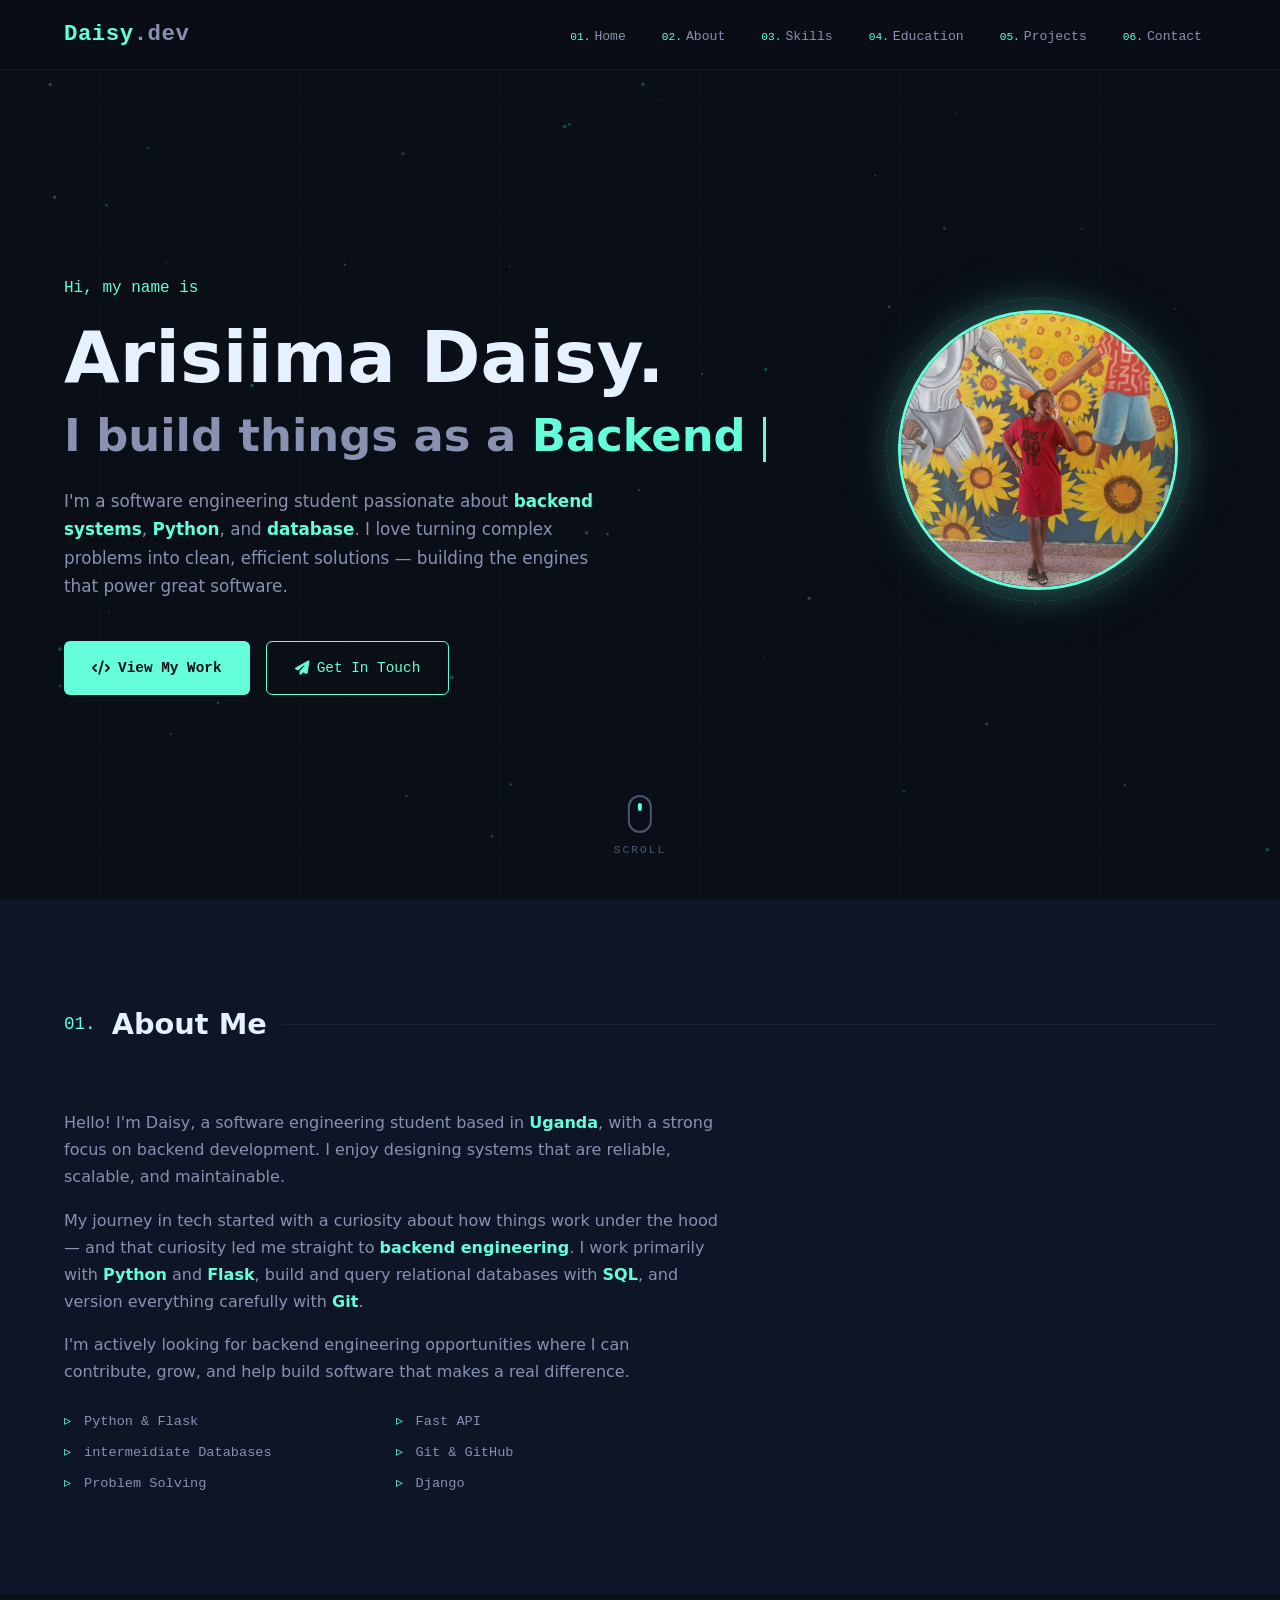
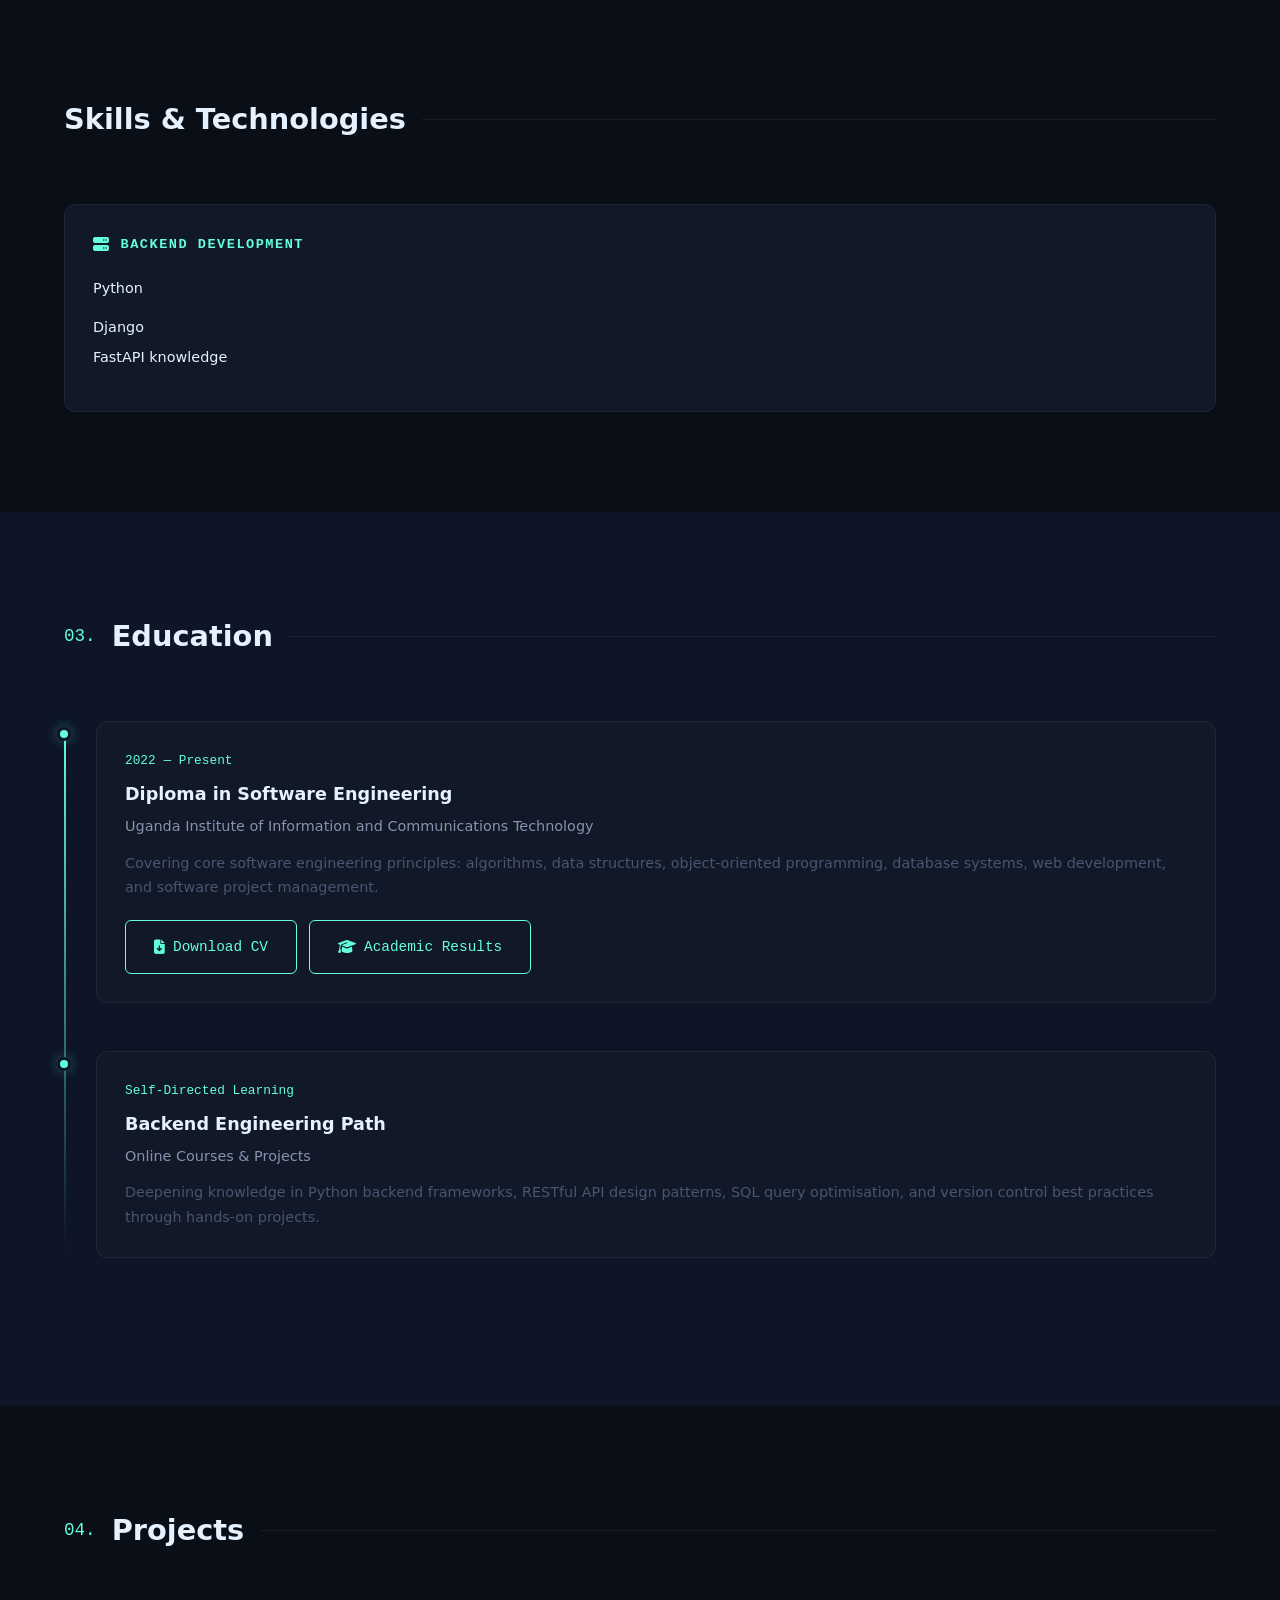
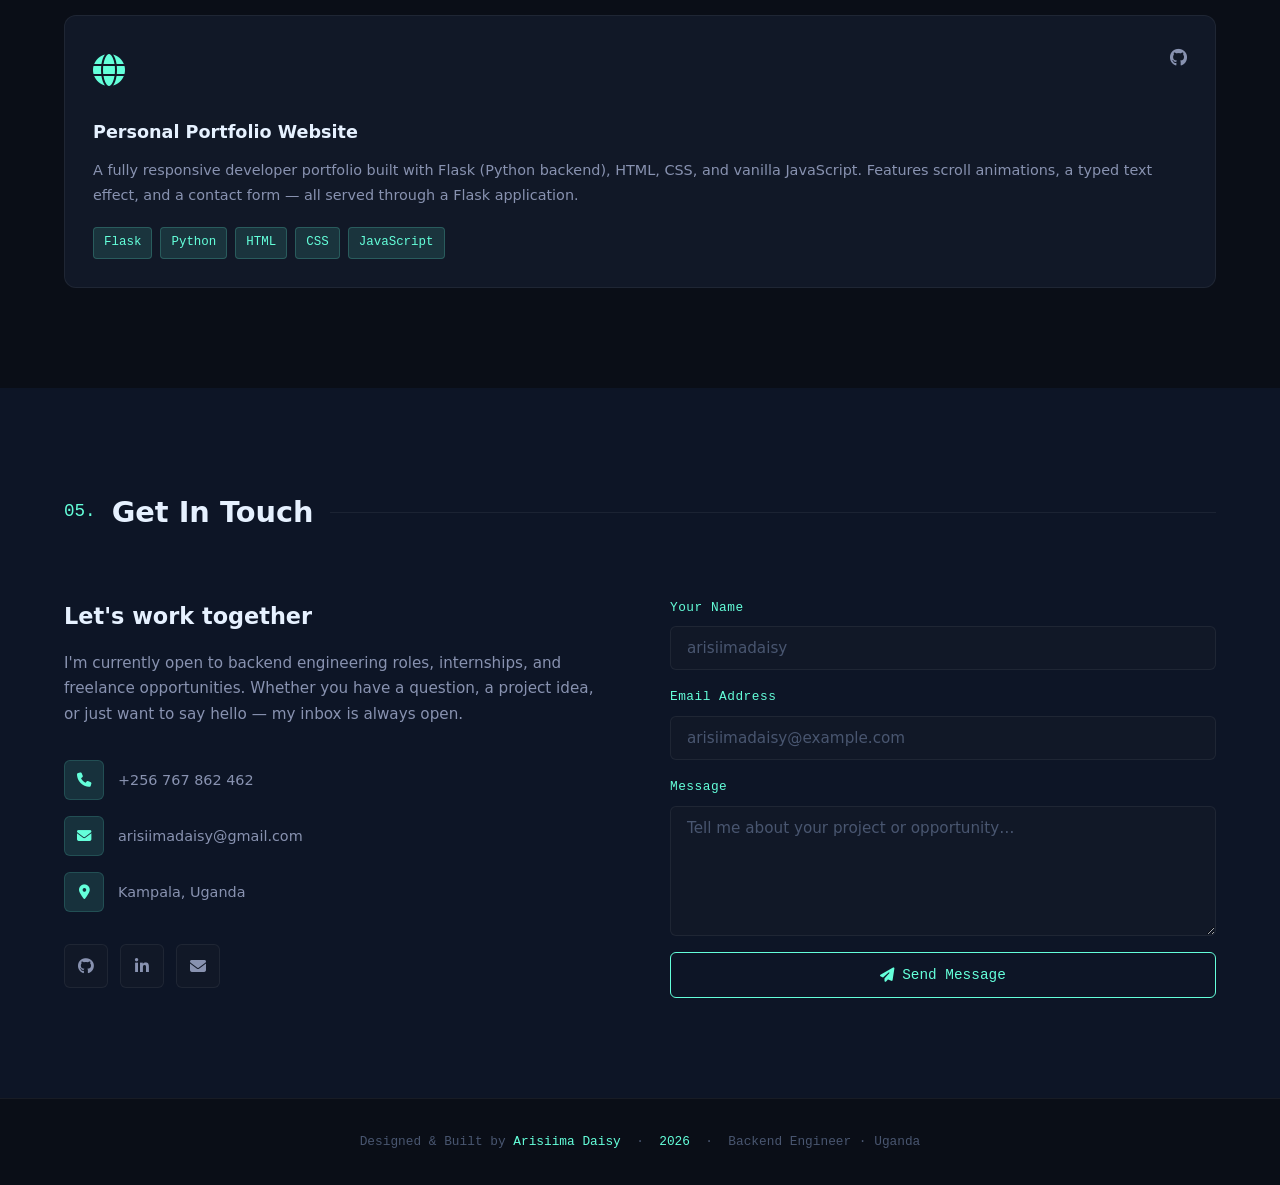
==== templates/index.html @ 403f5558 "feat: initialize portfolio website with Flask backend and frontend assets - Set up Flask application" ====
<!doctype html>
<html lang="en">
  <head>
    <meta charset="UTF-8" />
    <meta name="viewport" content="width=device-width, initial-scale=1.0" />
    <meta name="description" content="Arisiima Daisy — Backend Software Engineer specialising in Python, APIs, and database design. Open to backend engineering opportunities." />
    <meta name="author" content="Arisiima Daisy" />
    <title>Arisiima Daisy | Backend Engineer</title>

    <!-- Preconnect for performance -->
    <link rel="preconnect" href="https://cdnjs.cloudflare.com" />

    <link rel="stylesheet" href="../static/style.css" />
    <link rel="stylesheet" href="https://cdnjs.cloudflare.com/ajax/libs/font-awesome/6.4.0/css/all.min.css" />
  </head>

  <body>

    <!-- Particle network background -->
    <canvas id="particles-canvas"></canvas>

    <!-- ==========================================
         NAVIGATION
         ========================================== -->
    <nav>
      <a href="#hero" class="logo">Daisy<span>.dev</span></a>

      <ul>
        <li><a href="#hero">Home</a></li>
        <li><a href="#about">About</a></li>
        <li><a href="#skills">Skills</a></li>
        <li><a href="#education">Education</a></li>
        <li><a href="#projects">Projects</a></li>
        <li><a href="#contact">Contact</a></li>
      </ul>

      <button class="hamburger" aria-label="Toggle navigation" aria-expanded="false">
        <span></span>
        <span></span>
        <span></span>
      </button>
    </nav>

    <!-- ==========================================
         HERO
         ========================================== -->
    <section id="hero">
      <div class="hero-inner">
        <p class="hero-greeting">Hi, my name is</p>
        <h1 class="hero-name">Arisiima Daisy.</h1>
        <h2 class="hero-title">
          I build things as a&nbsp;<span class="typed-text"></span><span class="cursor"></span>
        </h2>
        <p class="hero-description">
          I'm a software engineering student passionate about <strong>backend systems</strong>,
          <strong>Python</strong>, and <strong>database</strong>. I love turning
          complex problems into clean, efficient solutions — building the engines that
          power great software.
        </p>
        <div class="hero-cta">
          <a href="#projects" class="btn btn-secondary">
            <i class="fa-solid fa-code"></i> View My Work
          </a>
          <a href="#contact" class="btn btn-primary">
            <i class="fa-solid fa-paper-plane"></i> Get In Touch
          </a>
        </div>
      </div>

      <!-- Profile photo -->
      <div class="hero-image-wrapper">
        <img src="mine.jpeg" alt="Arisiima Daisy — Backend Engineer" />
      </div>

      <!-- Scroll hint -->
      <div class="scroll-indicator">
        <div class="mouse"></div>
        <span>SCROLL</span>
      </div>
    </section>

    <!-- ==========================================
         ABOUT
         ========================================== -->
    <section id="about">
      <div class="section-header reveal">
        <span class="section-num">01.</span>
        <h2>About Me</h2>
      </div>

      <div class="about-grid">
        <div class="about-text reveal-left">
          <p>
            Hello! I'm Daisy, a software engineering student based in <strong>Uganda</strong>,
            with a strong focus on backend development. I enjoy designing systems that are
            reliable, scalable, and maintainable.
          </p>
          <p>
            My journey in tech started with a curiosity about how things work under the hood —
            and that curiosity led me straight to <strong>backend engineering</strong>. I work
            primarily with <strong>Python</strong> and <strong>Flask</strong>, build and query
            relational databases with <strong>SQL</strong>, and version everything carefully
            with <strong>Git</strong>.
          </p>
          <p>
            I'm actively looking for backend engineering opportunities where I can contribute,
            grow, and help build software that makes a real difference.
          </p>

          <ul class="about-highlights">
            <li>Python &amp; Flask</li>
            <li>Fast API </li>
            <li>intermeidiate Databases</li>
            <li>Git &amp; GitHub</li>
            <li>Problem Solving</li>
            <li>Django</li>
          </ul>
        </div>
      </div>
    </section>

    <!-- ==========================================
         SKILLS
         ========================================== -->
    <section id="skills">
      <div class="section-header reveal">
        <h2>Skills &amp; Technologies</h2>
      </div>

      <div class="skills-grid">

        <!-- Backend -->
        <div class="skill-category reveal">
          <h3><i class="fa-solid fa-server"></i> Backend Development</h3>

          <div class="skill-item">
            <div class="skill-info">
              <span class="skill-name">Python</span>
              </div>
          </div>

          <div class="skill-item">
            <div class="skill-info">
              <span class="skill-name">Django</span>
            </div>
          <div class="skill-item">
            <div class="skill-info">
              <span class="skill-name">FastAPI knowledge</span> 
            </div>
          </div>
        </div>
    </section>

    <!-- ==========================================
         EDUCATION
         ========================================== -->
    <section id="education">
      <div class="section-header reveal">
        <span class="section-num">03.</span>
        <h2>Education</h2>
      </div>

      <div class="timeline">
        <div class="timeline-item reveal">
          <div class="timeline-card">
            <div class="timeline-date">2022 — Present</div>
            <h3>Diploma in Software Engineering</h3>
            <p class="institution">Uganda Institute of Information and Communications Technology</p>
            <p>
              Covering core software engineering principles: algorithms, data structures,
              object-oriented programming, database systems, web development, and software
              project management.
            </p>
            <div class="doc-links">
              <a href="CV.pdf" target="_blank" class="btn btn-primary" id="cvButton">
                <i class="fa-solid fa-file-arrow-down"></i> Download CV
              </a>
              <a href="../my results.pdf" target="_blank" class="btn btn-primary">
                <i class="fa-solid fa-graduation-cap"></i> Academic Results
              </a>
            </div>
          </div>
        </div>

        <div class="timeline-item reveal">
          <div class="timeline-card">
            <div class="timeline-date">Self-Directed Learning</div>
            <h3>Backend Engineering Path</h3>
            <p class="institution">Online Courses &amp; Projects</p>
            <p>
              Deepening knowledge in Python backend frameworks, RESTful API design patterns,
              SQL query optimisation, and version control best practices through hands-on projects.
            </p>
          </div>
        </div>
      </div>
    </section>

    <!-- ==========================================
         PROJECTS
         ========================================== -->
    <section id="projects">
      <div class="section-header reveal">
        <span class="section-num">04.</span>
        <h2>Projects</h2>
      </div>

      <div class="projects-grid reveal-stagger">

        <!-- Project 1 -->
        <div class="project-card">
          <div class="project-top">
            <span class="project-icon"><i class="fa-solid fa-globe"></i></span>
            <div class="project-links">
              <a href="#" title="View Code" aria-label="Source code">
                <i class="fa-brands fa-github"></i>
              </a>
            </div>
          </div>
          <h3>Personal Portfolio Website</h3>
          <p>
            A fully responsive developer portfolio built with Flask (Python backend),
            HTML, CSS, and vanilla JavaScript. Features scroll animations, a typed
            text effect, and a contact form — all served through a Flask application.
          </p>
          <div class="tech-tags">
            <span class="tag">Flask</span>
            <span class="tag">Python</span>
            <span class="tag">HTML</span>
            <span class="tag">CSS</span>
            <span class="tag">JavaScript</span>
          </div>
        </div>

        <!-- Project 2 — placeholder encouraging growth -->
        <!-- <div class="project-card">
          <div class="project-top">
            <span class="project-icon"><i class="fa-solid fa-database"></i></span>
            <div class="project-links">
              <a href="#" title="Coming soon" aria-label="Coming soon">
                <i class="fa-solid fa-code"></i>
              </a>
            </div>
          </div>
          <h3>Student Records API</h3>
          <p>
            A RESTful API built with Flask and SQLite for managing student records —
            supporting CRUD operations, query filtering, and JSON responses. Demonstrates
            clean separation of concerns and database-backed persistence.
          </p>
          <div class="tech-tags">
            <span class="tag">Python</span>
            <span class="tag">Flask</span>
            <span class="tag">SQLite</span>
            <span class="tag">REST API</span>
          </div>
        </div> -->

        <!-- Project 3 -->
        <!-- <div class="project-card">
          <div class="project-top">
            <span class="project-icon"><i class="fa-solid fa-terminal"></i></span>
            <div class="project-links">
              <a href="#" title="View Code" aria-label="Source code">
                <i class="fa-brands fa-github"></i>
              </a>
            </div>
          </div>
          <h3>CLI Task Manager</h3>
          <p>
            A command-line task management tool written in Python. Stores tasks in a
            local database, supports priorities, deadlines, and status tracking —
            a practical utility built to sharpen Python and SQL skills.
          </p>
          <div class="tech-tags">
            <span class="tag">Python</span>
            <span class="tag">SQL</span>
            <span class="tag">CLI</span>
          </div>
        </div> -->

      </div>
    </section>

    <!-- ==========================================
         CONTACT
         ========================================== -->
    <section id="contact">
      <div class="section-header reveal">
        <span class="section-num">05.</span>
        <h2>Get In Touch</h2>
      </div>

      <div class="contact-wrapper">

        <!-- Left: info -->
        <div class="contact-info-block reveal-left">
          <h3>Let's work together</h3>
          <p>
            I'm currently open to backend engineering roles, internships, and
            freelance opportunities. Whether you have a question, a project idea, or
            just want to say hello — my inbox is always open.
          </p>

          <div class="contact-details">
            <a href="tel:+256767862462" class="contact-item">
              <span class="icon-box"><i class="fa-solid fa-phone"></i></span>
              +256 767 862 462
            </a>
            <a href="mailto:arisiimadaisy@gmail.com" class="contact-item">
              <span class="icon-box"><i class="fa-solid fa-envelope"></i></span>
              arisiimadaisy@gmail.com
            </a>
            <span class="contact-item">
              <span class="icon-box"><i class="fa-solid fa-location-dot"></i></span>
              Kampala, Uganda
            </span>
          </div>

          <div class="social-links">
            <a href="#" class="social-link" title="GitHub" aria-label="GitHub">
              <i class="fa-brands fa-github"></i>
            </a>
            <a href="#" class="social-link" title="LinkedIn" aria-label="LinkedIn">
              <i class="fa-brands fa-linkedin-in"></i>
            </a>
            <a href="mailto:arisiimadaisy@gmail.com" class="social-link" title="Email" aria-label="Email">
              <i class="fa-solid fa-envelope"></i>
            </a>
          </div>
        </div>

        <!-- Right: form -->
        <div class="reveal-right">
          <form id="contactForm" class="contact-form" novalidate>
            <div class="form-group">
              <label for="name">Your Name</label>
              <input type="text" id="name" name="name" placeholder="arisiimadaisy" autocomplete="name" />
            </div>
            <div class="form-group">
              <label for="email">Email Address</label>
              <input type="email" id="email" name="email" placeholder="arisiimadaisy@example.com" autocomplete="email" />
            </div>
            <div class="form-group">
              <label for="message">Message</label>
              <textarea id="message" name="message" placeholder="Tell me about your project or opportunity…"></textarea>
            </div>
            <div id="formMessage" class="form-message" role="alert"></div>
            <button type="submit" id="submitBtn" class="btn-submit">
              <i class="fa-solid fa-paper-plane"></i> Send Message
            </button>
          </form>
        </div>

      </div>
    </section>

    <!-- ==========================================
         FOOTER
         ========================================== -->
    <footer>
      <p>
        Designed &amp; Built by <span>Arisiima Daisy</span> &nbsp;·&nbsp;
        <span id="year"></span> &nbsp;·&nbsp;
        Backend Engineer · Uganda
      </p>
    </footer>

    <script src="../static/script.js"></script>
  </body>
</html>
---- static/style.css ----
/* ============================================
   DAISY ARISIIMA — Backend Engineer Portfolio
   Professional Dark Theme
   ============================================ */

/* --- CSS Custom Properties --- */
:root {
  --bg-primary: #0a0e17;
  --bg-secondary: #0d1526;
  --bg-card: #111827;
  --bg-card-hover: #1a2340;
  --accent: #64ffda;
  --accent-dim: rgba(100, 255, 218, 0.12);
  --accent-glow: rgba(100, 255, 218, 0.35);
  --blue: #4f9cf9;
  --blue-dim: rgba(79, 156, 249, 0.12);
  --text-primary: #e6f1ff;
  --text-secondary: #8892b0;
  --text-muted: #495670;
  --border: rgba(100, 255, 218, 0.15);
  --border-subtle: rgba(255, 255, 255, 0.06);
  --shadow: 0 10px 40px rgba(0, 0, 0, 0.5);
  --shadow-accent: 0 0 30px rgba(100, 255, 218, 0.08);
  --radius: 12px;
  --radius-sm: 6px;
  --transition: all 0.3s cubic-bezier(0.4, 0, 0.2, 1);
  --font-mono: 'Courier New', 'Consolas', monospace;
  --nav-height: 70px;
}

/* --- Reset & Base --- */
*, *::before, *::after {
  margin: 0;
  padding: 0;
  box-sizing: border-box;
}

html {
  scroll-behavior: smooth;
  scroll-padding-top: var(--nav-height);
}

body {
  background-color: var(--bg-primary);
  color: var(--text-primary);
  font-family: 'Segoe UI', system-ui, -apple-system, sans-serif;
  font-size: 16px;
  line-height: 1.7;
  overflow-x: hidden;
}

/* Subtle grid background pattern */
body::before {
  content: '';
  position: fixed;
  inset: 0;
  background-image:
    linear-gradient(rgba(100, 255, 218, 0.02) 1px, transparent 1px),
    linear-gradient(90deg, rgba(100, 255, 218, 0.02) 1px, transparent 1px);
  background-size: 50px 50px;
  pointer-events: none;
  z-index: 0;
}

/* ============================================
   NAVIGATION
   ============================================ */
nav {
  position: fixed;
  top: 0;
  left: 0;
  right: 0;
  height: var(--nav-height);
  background: rgba(10, 14, 23, 0.85);
  backdrop-filter: blur(20px);
  -webkit-backdrop-filter: blur(20px);
  border-bottom: 1px solid var(--border-subtle);
  display: flex;
  align-items: center;
  justify-content: space-between;
  padding: 0 5%;
  z-index: 1000;
  transition: var(--transition);
}

nav.scrolled {
  background: rgba(10, 14, 23, 0.97);
  box-shadow: 0 4px 30px rgba(0, 0, 0, 0.4);
}

.logo {
  font-family: var(--font-mono);
  font-size: 1.4rem;
  font-weight: 700;
  color: var(--accent);
  letter-spacing: 0.5px;
  text-decoration: none;
}

.logo span {
  color: var(--text-secondary);
}

nav ul {
  list-style: none;
  display: flex;
  align-items: center;
  gap: 8px;
}

nav ul li a {
  font-family: var(--font-mono);
  font-size: 0.82rem;
  color: var(--text-secondary);
  text-decoration: none;
  padding: 8px 14px;
  border-radius: var(--radius-sm);
  transition: var(--transition);
  position: relative;
  counter-increment: nav-counter;
}

nav ul li a::before {
  color: var(--accent);
  font-size: 0.7rem;
  margin-right: 4px;
}

nav ul li:nth-child(1) a::before { content: '01.'; }
nav ul li:nth-child(2) a::before { content: '02.'; }
nav ul li:nth-child(3) a::before { content: '03.'; }
nav ul li:nth-child(4) a::before { content: '04.'; }
nav ul li:nth-child(5) a::before { content: '05.'; }
nav ul li:nth-child(6) a::before { content: '06.'; }

nav ul li a:hover,
nav ul li a.active {
  color: var(--accent);
  background: var(--accent-dim);
}

/* Hamburger */
.hamburger {
  display: none;
  flex-direction: column;
  gap: 5px;
  cursor: pointer;
  padding: 6px;
  border-radius: var(--radius-sm);
  transition: var(--transition);
}

.hamburger span {
  display: block;
  width: 24px;
  height: 2px;
  background: var(--accent);
  border-radius: 2px;
  transition: var(--transition);
}

.hamburger.open span:nth-child(1) { transform: translateY(7px) rotate(45deg); }
.hamburger.open span:nth-child(2) { opacity: 0; }
.hamburger.open span:nth-child(3) { transform: translateY(-7px) rotate(-45deg); }

/* ============================================
   LAYOUT WRAPPER
   ============================================ */
.container {
  max-width: 1100px;
  width: 90%;
  margin: 0 auto;
}

section {
  padding: 100px 5%;
  position: relative;
  z-index: 1;
}

.section-header {
  display: flex;
  align-items: center;
  gap: 16px;
  margin-bottom: 60px;
}

.section-header h2 {
  font-size: 1.8rem;
  font-weight: 700;
  color: var(--text-primary);
  white-space: nowrap;
}

.section-header .section-num {
  font-family: var(--font-mono);
  font-size: 1.1rem;
  color: var(--accent);
  font-weight: 400;
}

.section-header::after {
  content: '';
  display: block;
  height: 1px;
  width: 100%;
  background: var(--border-subtle);
}

/* ============================================
   HERO SECTION
   ============================================ */
#hero {
  min-height: 100vh;
  display: flex;
  align-items: center;
  padding: 0 5%;
  padding-top: var(--nav-height);
}

.hero-inner {
  max-width: 900px;
}

.hero-greeting {
  font-family: var(--font-mono);
  font-size: 1rem;
  color: var(--accent);
  margin-bottom: 16px;
  opacity: 0;
  transform: translateY(20px);
  animation: fadeUp 0.6s ease forwards 0.3s;
}

.hero-name {
  font-size: clamp(2.5rem, 6vw, 4.5rem);
  font-weight: 800;
  color: var(--text-primary);
  line-height: 1.1;
  margin-bottom: 12px;
  opacity: 0;
  transform: translateY(20px);
  animation: fadeUp 0.6s ease forwards 0.5s;
}

.hero-title {
  font-size: clamp(1.5rem, 4vw, 2.8rem);
  font-weight: 700;
  color: var(--text-secondary);
  line-height: 1.2;
  margin-bottom: 24px;
  opacity: 0;
  transform: translateY(20px);
  animation: fadeUp 0.6s ease forwards 0.7s;
}

.hero-title .typed-text {
  color: var(--accent);
}

.cursor {
  display: inline-block;
  width: 3px;
  height: 1em;
  background: var(--accent);
  margin-left: 2px;
  vertical-align: text-bottom;
  animation: blink 1s step-end infinite;
}

.hero-description {
  font-size: 1.05rem;
  color: var(--text-secondary);
  max-width: 560px;
  margin-bottom: 40px;
  opacity: 0;
  transform: translateY(20px);
  animation: fadeUp 0.6s ease forwards 0.9s;
}

.hero-description strong {
  color: var(--accent);
  font-weight: 600;
}

.hero-cta {
  display: flex;
  flex-wrap: wrap;
  gap: 16px;
  opacity: 0;
  transform: translateY(20px);
  animation: fadeUp 0.6s ease forwards 1.1s;
}

.hero-image-wrapper {
  position: absolute;
  right: 8%;
  top: 50%;
  transform: translateY(-50%);
  opacity: 0;
  animation: fadeIn 1s ease forwards 1.3s;
}

.hero-image-wrapper img {
  width: 280px;
  height: 280px;
  border-radius: 50%;
  object-fit: cover;
  border: 3px solid var(--accent);
  box-shadow: 0 0 40px var(--accent-glow), 0 0 80px rgba(100, 255, 218, 0.08);
  display: block;
}

.hero-image-wrapper::before {
  content: '';
  position: absolute;
  inset: -12px;
  border-radius: 50%;
  border: 1px dashed var(--border);
  animation: spin 18s linear infinite;
}

/* Scroll indicator */
.scroll-indicator {
  position: absolute;
  bottom: 40px;
  left: 50%;
  transform: translateX(-50%);
  display: flex;
  flex-direction: column;
  align-items: center;
  gap: 8px;
  color: var(--text-muted);
  font-family: var(--font-mono);
  font-size: 0.7rem;
  letter-spacing: 2px;
  opacity: 0;
  animation: fadeIn 1s ease forwards 1.6s;
}

.scroll-indicator .mouse {
  width: 24px;
  height: 38px;
  border: 2px solid var(--text-muted);
  border-radius: 12px;
  position: relative;
}

.scroll-indicator .mouse::after {
  content: '';
  position: absolute;
  top: 6px;
  left: 50%;
  transform: translateX(-50%);
  width: 4px;
  height: 8px;
  background: var(--accent);
  border-radius: 2px;
  animation: scrollDown 1.8s ease infinite;
}

/* ============================================
   BUTTONS
   ============================================ */
.btn {
  display: inline-flex;
  align-items: center;
  gap: 8px;
  padding: 14px 28px;
  border-radius: var(--radius-sm);
  font-family: var(--font-mono);
  font-size: 0.9rem;
  font-weight: 500;
  text-decoration: none;
  cursor: pointer;
  transition: var(--transition);
  border: none;
  outline: none;
}

.btn-primary {
  background: transparent;
  color: var(--accent);
  border: 1px solid var(--accent);
}

.btn-primary:hover {
  background: var(--accent-dim);
  box-shadow: 0 0 20px var(--accent-glow);
  transform: translateY(-2px);
}

.btn-secondary {
  background: var(--accent);
  color: var(--bg-primary);
  font-weight: 700;
}

.btn-secondary:hover {
  background: #52d9b8;
  transform: translateY(-2px);
  box-shadow: 0 8px 25px var(--accent-glow);
}

/* ============================================
   ABOUT SECTION
   ============================================ */
#about {
  background: var(--bg-secondary);
}

.about-grid {
  display: grid;
  grid-template-columns: 3fr 2fr;
  gap: 60px;
  align-items: start;
}

.about-text p {
  color: var(--text-secondary);
  margin-bottom: 16px;
  font-size: 1rem;
}

.about-text p strong {
  color: var(--accent);
}

.about-highlights {
  display: grid;
  grid-template-columns: 1fr 1fr;
  gap: 8px;
  margin-top: 24px;
}

.about-highlights li {
  list-style: none;
  font-family: var(--font-mono);
  font-size: 0.85rem;
  color: var(--text-secondary);
  padding-left: 20px;
  position: relative;
}

.about-highlights li::before {
  content: '▹';
  position: absolute;
  left: 0;
  color: var(--accent);
}

.about-stats {
  display: flex;
  flex-direction: column;
  gap: 24px;
}

.stat-card {
  background: var(--bg-card);
  border: 1px solid var(--border-subtle);
  border-radius: var(--radius);
  padding: 24px;
  text-align: center;
  transition: var(--transition);
}

.stat-card:hover {
  border-color: var(--border);
  box-shadow: var(--shadow-accent);
  transform: translateY(-4px);
}

.stat-number {
  font-size: 2.2rem;
  font-weight: 800;
  color: var(--accent);
  font-family: var(--font-mono);
  line-height: 1;
}

.stat-label {
  font-size: 0.85rem;
  color: var(--text-muted);
  margin-top: 6px;
}

/* ============================================
   SKILLS SECTION
   ============================================ */
#skills {
  background: var(--bg-primary);
}

.skills-grid {
  display: grid;
  grid-template-columns: repeat(auto-fit, minmax(300px, 1fr));
  gap: 24px;
}

.skill-category {
  background: var(--bg-card);
  border: 1px solid var(--border-subtle);
  border-radius: var(--radius);
  padding: 28px;
  transition: var(--transition);
}

.skill-category:hover {
  border-color: var(--border);
  box-shadow: var(--shadow-accent);
  transform: translateY(-4px);
}

.skill-category h3 {
  font-family: var(--font-mono);
  font-size: 0.85rem;
  color: var(--accent);
  text-transform: uppercase;
  letter-spacing: 1.5px;
  margin-bottom: 20px;
  display: flex;
  align-items: center;
  gap: 10px;
}

.skill-category h3 i {
  font-size: 1rem;
}

.skill-item {
  margin-bottom: 14px;
}

.skill-info {
  display: flex;
  justify-content: space-between;
  align-items: center;
  margin-bottom: 6px;
}

.skill-name {
  font-size: 0.9rem;
  color: var(--text-primary);
}

.skill-pct {
  font-family: var(--font-mono);
  font-size: 0.8rem;
  color: var(--accent);
}

.skill-bar {
  height: 4px;
  background: var(--border-subtle);
  border-radius: 2px;
  overflow: hidden;
}

.skill-fill {
  height: 100%;
  background: linear-gradient(90deg, var(--accent), var(--blue));
  border-radius: 2px;
  width: 0;
  transition: width 1.2s cubic-bezier(0.4, 0, 0.2, 1);
}

.tech-tags {
  display: flex;
  flex-wrap: wrap;
  gap: 8px;
  margin-top: 12px;
}

.tag {
  font-family: var(--font-mono);
  font-size: 0.78rem;
  color: var(--accent);
  background: var(--accent-dim);
  border: 1px solid rgba(100, 255, 218, 0.2);
  padding: 4px 10px;
  border-radius: 4px;
  transition: var(--transition);
}

.tag:hover {
  background: rgba(100, 255, 218, 0.2);
}

/* ============================================
   EDUCATION SECTION
   ============================================ */
#education {
  background: var(--bg-secondary);
}

.timeline {
  position: relative;
  padding-left: 32px;
}

.timeline::before {
  content: '';
  position: absolute;
  left: 0;
  top: 8px;
  bottom: 8px;
  width: 2px;
  background: linear-gradient(to bottom, var(--accent), transparent);
}

.timeline-item {
  position: relative;
  margin-bottom: 48px;
}

.timeline-item::before {
  content: '';
  position: absolute;
  left: -39px;
  top: 6px;
  width: 14px;
  height: 14px;
  border-radius: 50%;
  background: var(--accent);
  border: 3px solid var(--bg-secondary);
  box-shadow: 0 0 12px var(--accent-glow);
}

.timeline-card {
  background: var(--bg-card);
  border: 1px solid var(--border-subtle);
  border-radius: var(--radius);
  padding: 28px;
  transition: var(--transition);
}

.timeline-card:hover {
  border-color: var(--border);
  box-shadow: var(--shadow-accent);
}

.timeline-date {
  font-family: var(--font-mono);
  font-size: 0.8rem;
  color: var(--accent);
  margin-bottom: 8px;
}

.timeline-card h3 {
  font-size: 1.1rem;
  color: var(--text-primary);
  margin-bottom: 4px;
}

.timeline-card .institution {
  font-size: 0.9rem;
  color: var(--text-secondary);
  margin-bottom: 12px;
}

.timeline-card p {
  font-size: 0.9rem;
  color: var(--text-muted);
}

.doc-links {
  display: flex;
  gap: 12px;
  margin-top: 20px;
  flex-wrap: wrap;
}

/* ============================================
   PROJECTS SECTION
   ============================================ */
#projects {
  background: var(--bg-primary);
}

.projects-grid {
  display: grid;
  grid-template-columns: repeat(auto-fit, minmax(320px, 1fr));
  gap: 24px;
}

.project-card {
  background: var(--bg-card);
  border: 1px solid var(--border-subtle);
  border-radius: var(--radius);
  padding: 28px;
  display: flex;
  flex-direction: column;
  transition: var(--transition);
  position: relative;
  overflow: hidden;
}

.project-card::before {
  content: '';
  position: absolute;
  top: 0;
  left: 0;
  right: 0;
  height: 2px;
  background: linear-gradient(90deg, var(--accent), var(--blue));
  transform: scaleX(0);
  transition: var(--transition);
}

.project-card:hover {
  border-color: var(--border);
  box-shadow: var(--shadow-accent);
  transform: translateY(-6px);
}

.project-card:hover::before {
  transform: scaleX(1);
}

.project-top {
  display: flex;
  justify-content: space-between;
  align-items: flex-start;
  margin-bottom: 20px;
}

.project-icon {
  font-size: 2rem;
  color: var(--accent);
}

.project-links {
  display: flex;
  gap: 12px;
}

.project-links a {
  color: var(--text-secondary);
  font-size: 1.1rem;
  transition: var(--transition);
  text-decoration: none;
}

.project-links a:hover {
  color: var(--accent);
}

.project-card h3 {
  font-size: 1.1rem;
  color: var(--text-primary);
  margin-bottom: 10px;
}

.project-card p {
  font-size: 0.9rem;
  color: var(--text-secondary);
  flex: 1;
  margin-bottom: 20px;
}

.project-card .tech-tags {
  margin-top: auto;
}

/* ============================================
   CONTACT SECTION
   ============================================ */
#contact {
  background: var(--bg-secondary);
}

.contact-wrapper {
  display: grid;
  grid-template-columns: 1fr 1fr;
  gap: 60px;
  align-items: start;
}

.contact-info-block h3 {
  font-size: 1.4rem;
  color: var(--text-primary);
  margin-bottom: 16px;
}

.contact-info-block p {
  color: var(--text-secondary);
  font-size: 0.95rem;
  margin-bottom: 32px;
}

.contact-details {
  display: flex;
  flex-direction: column;
  gap: 16px;
  margin-bottom: 32px;
}

.contact-item {
  display: flex;
  align-items: center;
  gap: 14px;
  color: var(--text-secondary);
  font-size: 0.9rem;
  text-decoration: none;
  transition: var(--transition);
}

.contact-item:hover {
  color: var(--accent);
}

.contact-item .icon-box {
  width: 40px;
  height: 40px;
  background: var(--accent-dim);
  border: 1px solid var(--border);
  border-radius: var(--radius-sm);
  display: flex;
  align-items: center;
  justify-content: center;
  color: var(--accent);
  font-size: 0.9rem;
  flex-shrink: 0;
}

.social-links {
  display: flex;
  gap: 12px;
}

.social-link {
  width: 44px;
  height: 44px;
  background: var(--bg-card);
  border: 1px solid var(--border-subtle);
  border-radius: var(--radius-sm);
  display: flex;
  align-items: center;
  justify-content: center;
  color: var(--text-secondary);
  font-size: 1rem;
  text-decoration: none;
  transition: var(--transition);
}

.social-link:hover {
  color: var(--accent);
  border-color: var(--accent);
  background: var(--accent-dim);
  transform: translateY(-3px);
}

/* Contact Form */
.contact-form {
  display: flex;
  flex-direction: column;
  gap: 16px;
}

.form-group {
  display: flex;
  flex-direction: column;
  gap: 8px;
}

.form-group label {
  font-family: var(--font-mono);
  font-size: 0.8rem;
  color: var(--accent);
  letter-spacing: 0.5px;
}

.form-group input,
.form-group textarea {
  background: var(--bg-card);
  border: 1px solid var(--border-subtle);
  border-radius: var(--radius-sm);
  padding: 12px 16px;
  color: var(--text-primary);
  font-size: 0.95rem;
  font-family: inherit;
  width: 100%;
  transition: var(--transition);
  outline: none;
  resize: vertical;
}

.form-group input:focus,
.form-group textarea:focus {
  border-color: var(--accent);
  background: var(--bg-card-hover);
  box-shadow: 0 0 0 3px var(--accent-dim);
}

.form-group input::placeholder,
.form-group textarea::placeholder {
  color: var(--text-muted);
}

.form-group textarea {
  min-height: 130px;
}

.form-message {
  font-family: var(--font-mono);
  font-size: 0.85rem;
  padding: 10px 14px;
  border-radius: var(--radius-sm);
  display: none;
}

.form-message.success {
  display: block;
  color: var(--accent);
  background: var(--accent-dim);
  border: 1px solid rgba(100, 255, 218, 0.3);
}

.form-message.error {
  display: block;
  color: #ff6b6b;
  background: rgba(255, 107, 107, 0.1);
  border: 1px solid rgba(255, 107, 107, 0.3);
}

/* Submit button */
.btn-submit {
  padding: 14px 28px;
  background: transparent;
  color: var(--accent);
  border: 1px solid var(--accent);
  border-radius: var(--radius-sm);
  font-family: var(--font-mono);
  font-size: 0.9rem;
  cursor: pointer;
  transition: var(--transition);
  display: flex;
  align-items: center;
  justify-content: center;
  gap: 8px;
  width: 100%;
}

.btn-submit:hover {
  background: var(--accent-dim);
  box-shadow: 0 0 20px var(--accent-glow);
}

.btn-submit:disabled {
  opacity: 0.6;
  cursor: not-allowed;
}

/* ============================================
   FOOTER
   ============================================ */
footer {
  background: var(--bg-primary);
  border-top: 1px solid var(--border-subtle);
  padding: 32px 5%;
  text-align: center;
}

footer p {
  font-family: var(--font-mono);
  font-size: 0.8rem;
  color: var(--text-muted);
}

footer span {
  color: var(--accent);
}

/* ============================================
   SCROLL ANIMATIONS
   ============================================ */
.reveal {
  opacity: 0;
  transform: translateY(30px);
  transition: opacity 0.7s ease, transform 0.7s ease;
}

.reveal.visible {
  opacity: 1;
  transform: translateY(0);
}

.reveal-left {
  opacity: 0;
  transform: translateX(-30px);
  transition: opacity 0.7s ease, transform 0.7s ease;
}

.reveal-left.visible {
  opacity: 1;
  transform: translateX(0);
}

.reveal-right {
  opacity: 0;
  transform: translateX(30px);
  transition: opacity 0.7s ease, transform 0.7s ease;
}

.reveal-right.visible {
  opacity: 1;
  transform: translateX(0);
}

/* stagger children */
.reveal-stagger > * {
  opacity: 0;
  transform: translateY(20px);
  transition: opacity 0.5s ease, transform 0.5s ease;
}

.reveal-stagger.visible > *:nth-child(1) { opacity: 1; transform: translateY(0); transition-delay: 0.05s; }
.reveal-stagger.visible > *:nth-child(2) { opacity: 1; transform: translateY(0); transition-delay: 0.15s; }
.reveal-stagger.visible > *:nth-child(3) { opacity: 1; transform: translateY(0); transition-delay: 0.25s; }
.reveal-stagger.visible > *:nth-child(4) { opacity: 1; transform: translateY(0); transition-delay: 0.35s; }
.reveal-stagger.visible > *:nth-child(5) { opacity: 1; transform: translateY(0); transition-delay: 0.45s; }
.reveal-stagger.visible > *:nth-child(6) { opacity: 1; transform: translateY(0); transition-delay: 0.55s; }

/* ============================================
   KEYFRAME ANIMATIONS
   ============================================ */
@keyframes fadeUp {
  to { opacity: 1; transform: translateY(0); }
}

@keyframes fadeIn {
  to { opacity: 1; }
}

@keyframes blink {
  0%, 100% { opacity: 1; }
  50% { opacity: 0; }
}

@keyframes spin {
  to { transform: rotate(360deg); }
}

@keyframes scrollDown {
  0% { top: 6px; opacity: 1; }
  100% { top: 20px; opacity: 0; }
}

@keyframes pulse {
  0%, 100% { box-shadow: 0 0 0 0 var(--accent-glow); }
  50% { box-shadow: 0 0 0 12px transparent; }
}

/* ============================================
   PARTICLES CANVAS
   ============================================ */
#particles-canvas {
  position: fixed;
  top: 0;
  left: 0;
  pointer-events: none;
  z-index: 0;
  opacity: 0.4;
}

/* ============================================
   RESPONSIVE
   ============================================ */
@media (max-width: 900px) {
  .hero-image-wrapper {
    display: none;
  }

  .about-grid {
    grid-template-columns: 1fr;
    gap: 40px;
  }

  .contact-wrapper {
    grid-template-columns: 1fr;
    gap: 40px;
  }
}

@media (max-width: 768px) {
  section { padding: 80px 5%; }

  nav ul {
    position: fixed;
    top: var(--nav-height);
    left: 0;
    right: 0;
    background: rgba(10, 14, 23, 0.98);
    flex-direction: column;
    align-items: center;
    padding: 32px 0;
    gap: 8px;
    transform: translateY(-120%);
    transition: transform 0.4s cubic-bezier(0.4, 0, 0.2, 1);
    border-bottom: 1px solid var(--border-subtle);
  }

  nav ul.open {
    transform: translateY(0);
  }

  .hamburger { display: flex; }

  .hero-name { font-size: 2rem; }
  .hero-title { font-size: 1.4rem; }

  .section-header h2 { font-size: 1.4rem; }

  .about-highlights { grid-template-columns: 1fr; }

  .skills-grid { grid-template-columns: 1fr; }

  .projects-grid { grid-template-columns: 1fr; }

  .doc-links { flex-direction: column; }
}

@media (max-width: 480px) {
  section { padding: 60px 5%; }
  .hero-cta { flex-direction: column; }
  .hero-cta .btn { text-align: center; justify-content: center; }
}
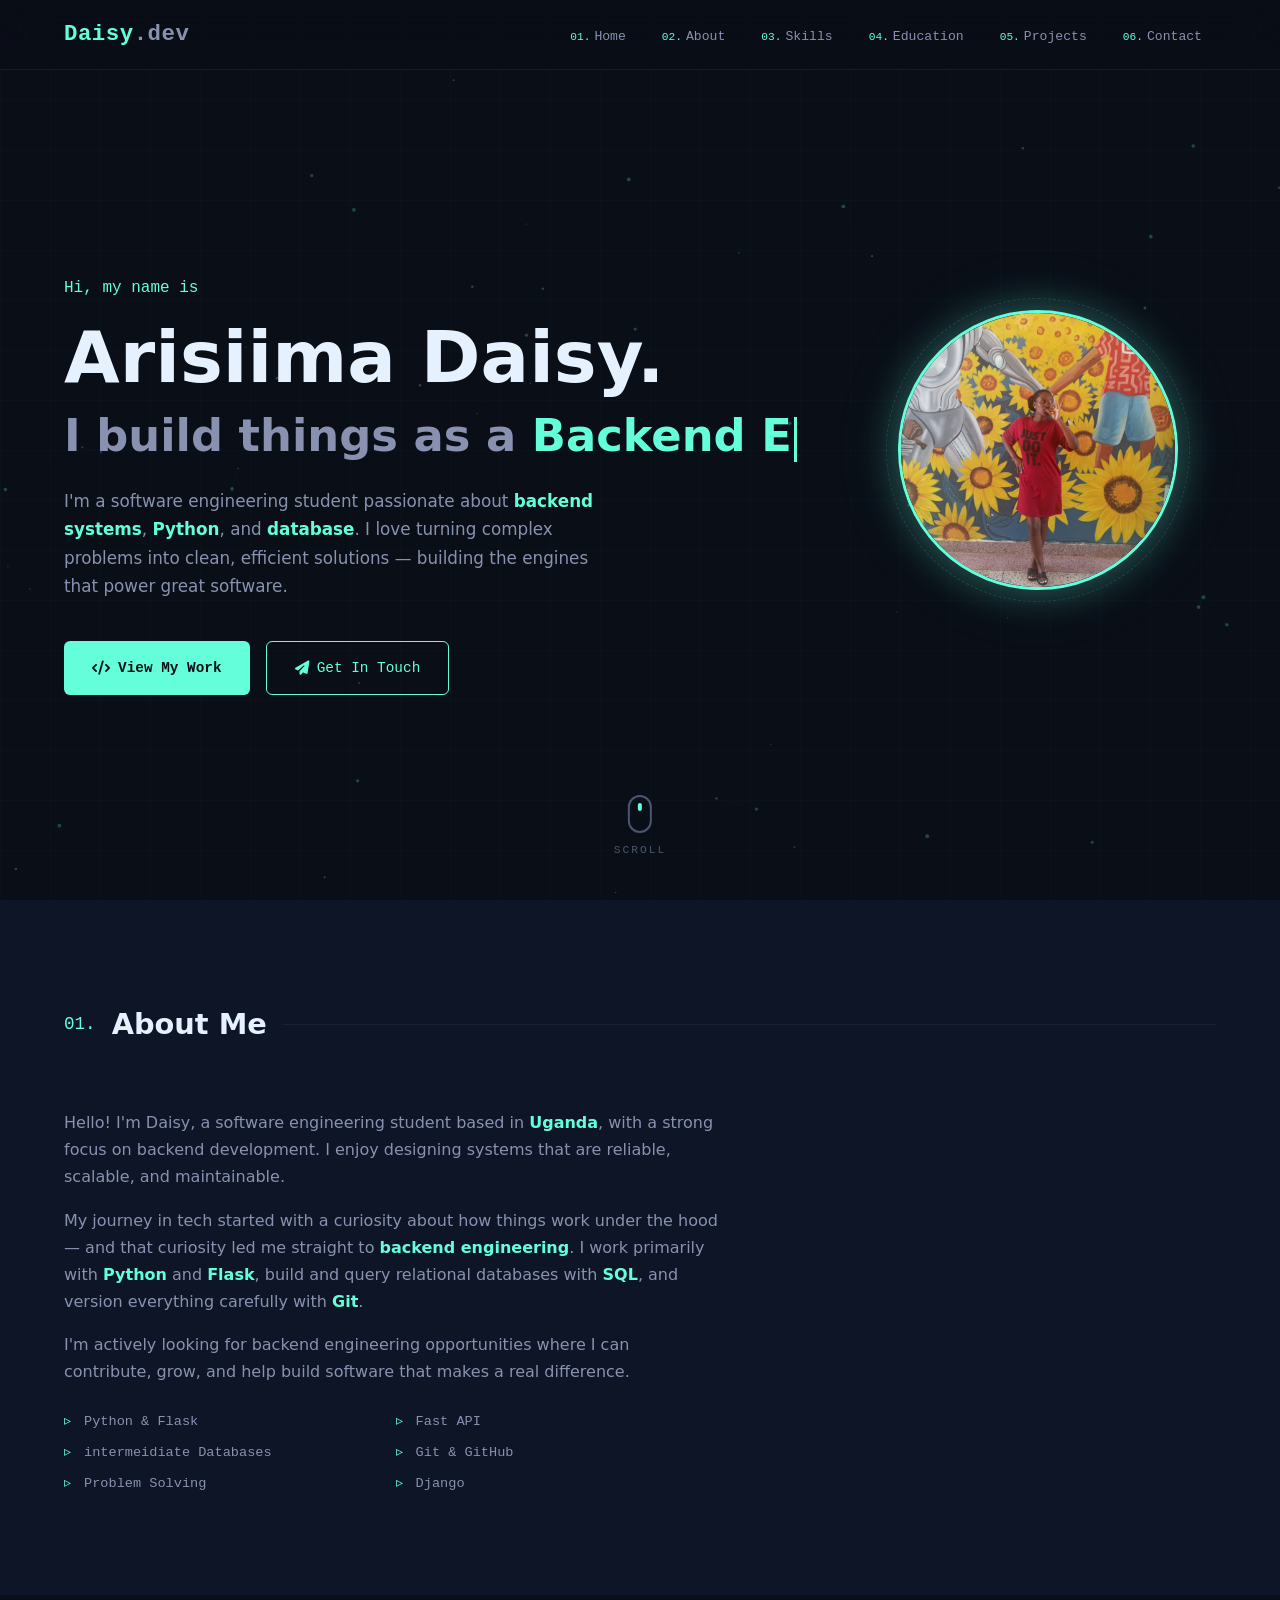
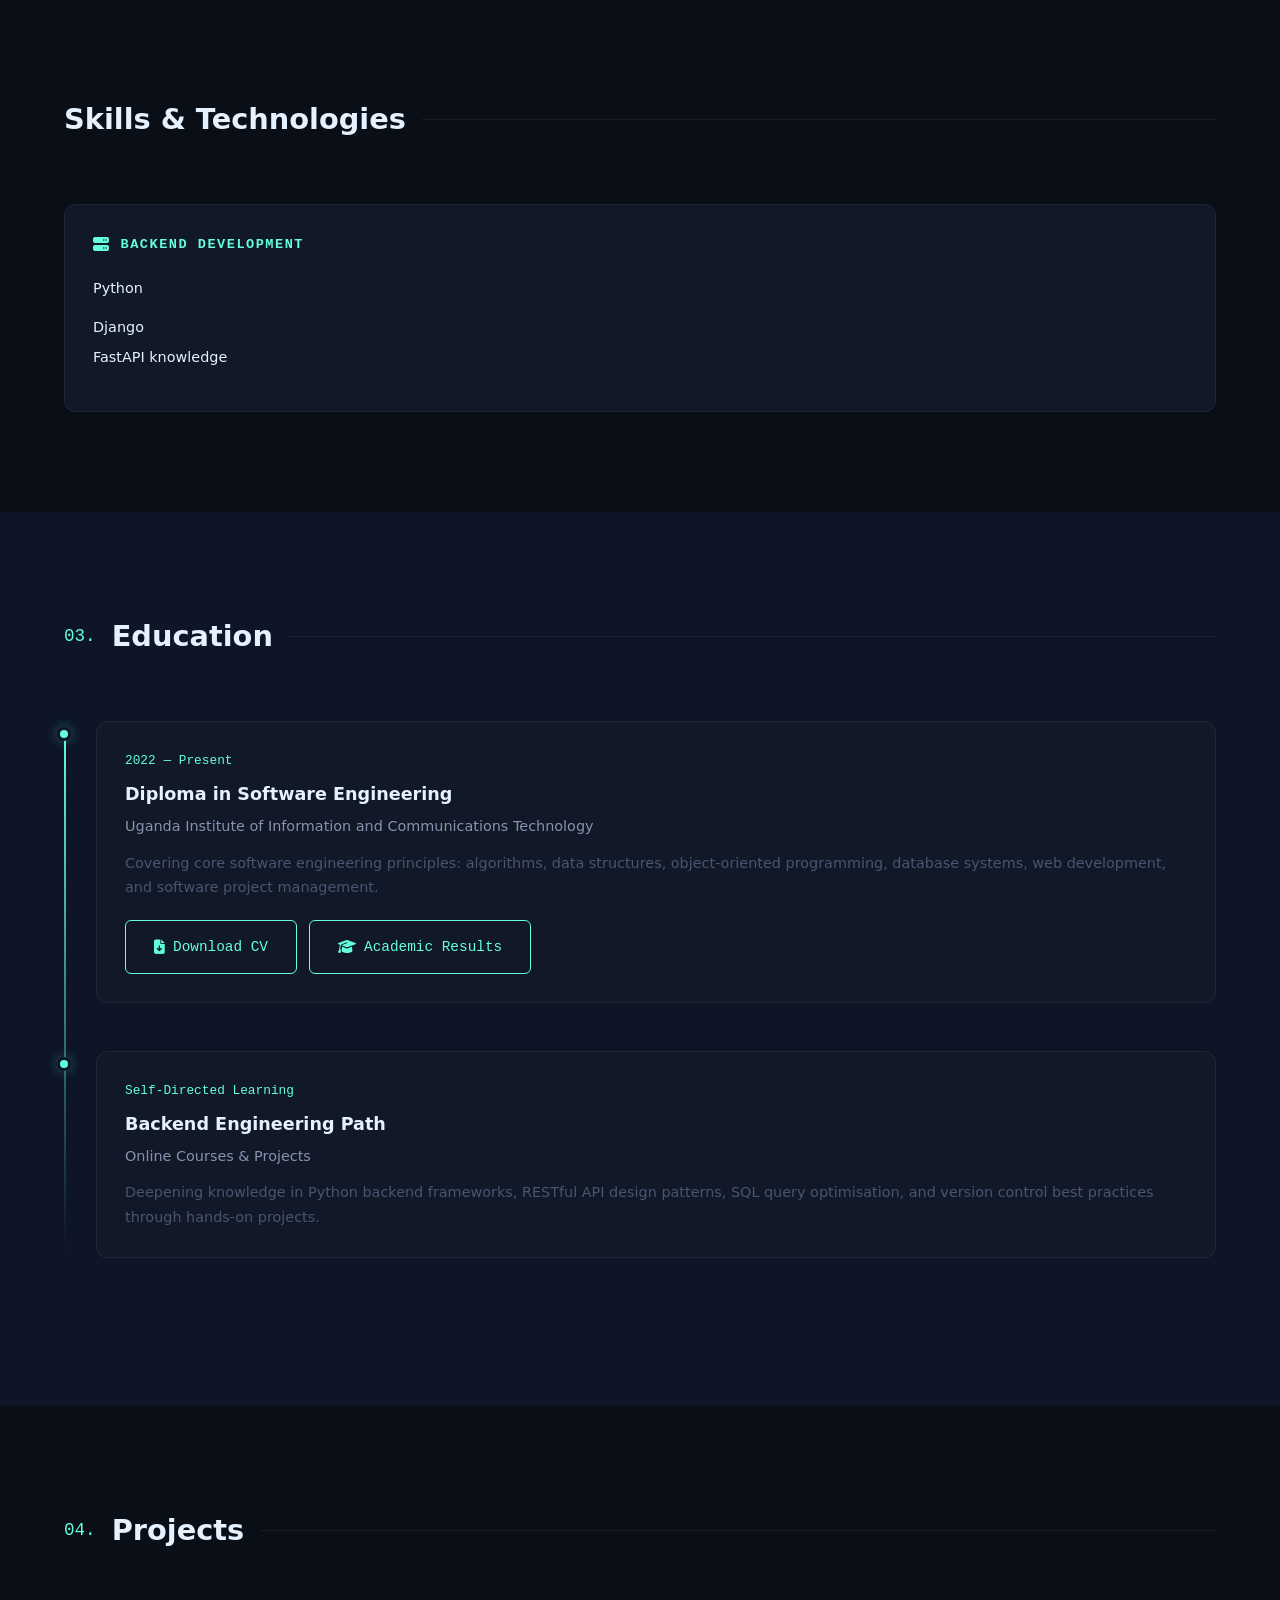
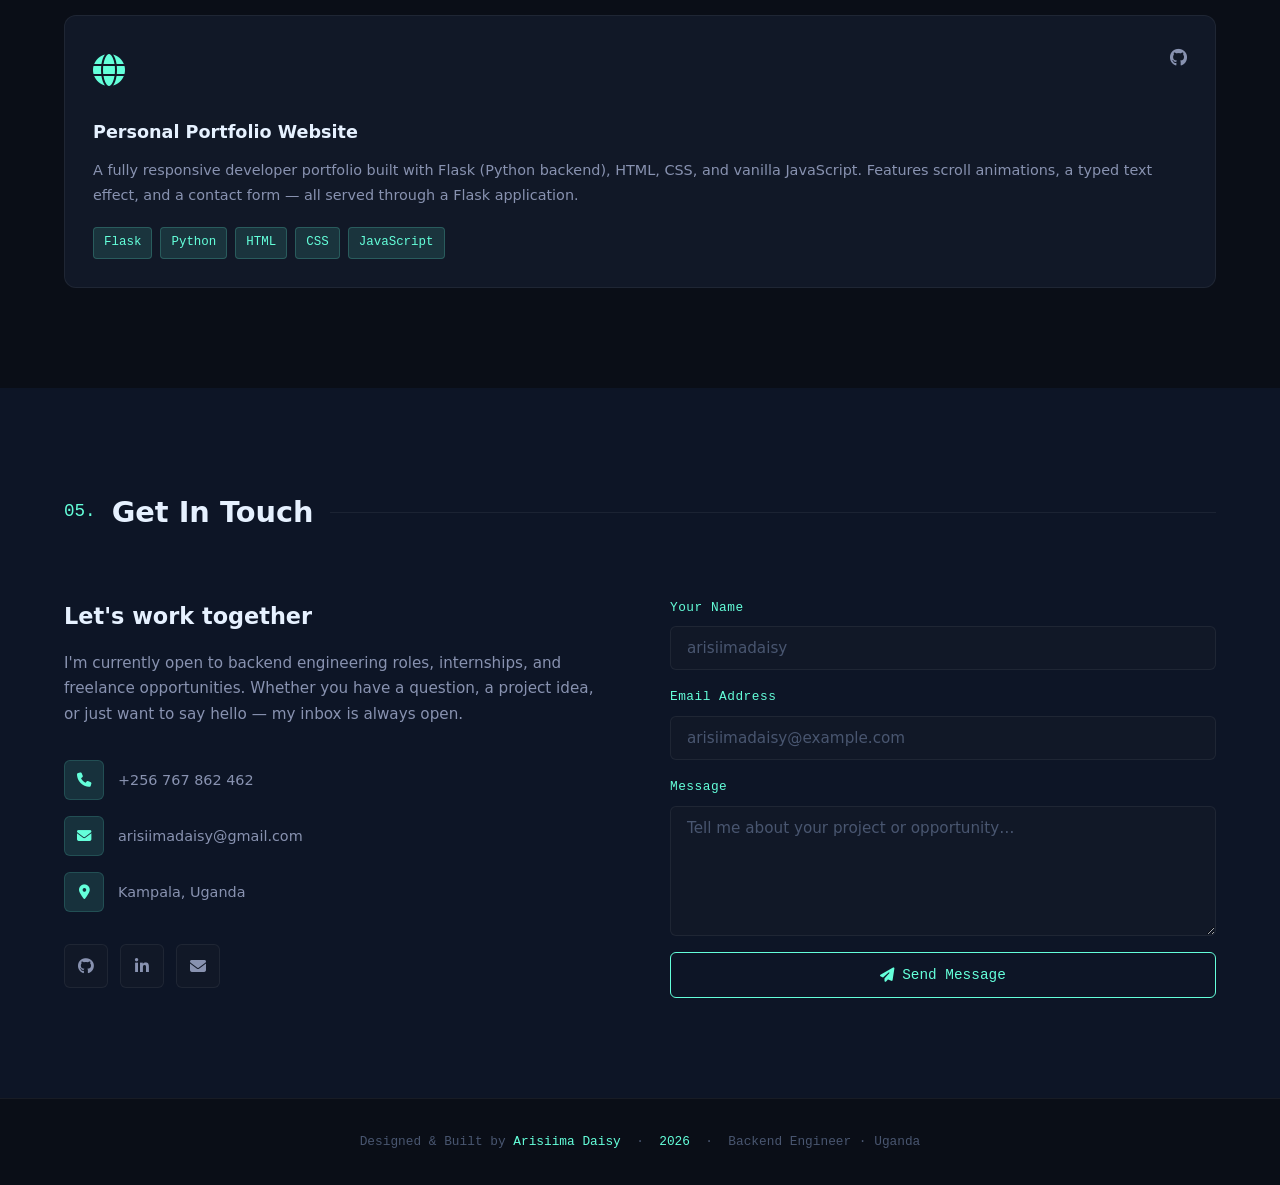
==== commit 27755499: "portfolio for now" ====
--- a/templates/index.html
+++ b/templates/index.html
@@ -318,7 +318,7 @@
           </div>
 
           <div class="social-links">
-            <a href="#" class="social-link" title="GitHub" aria-label="GitHub">
+            <a href="https://github.com/arisiimadaisy-glitch/DAISY-s-Portfolio" class="social-link" title="GitHub" aria-label="GitHub">
               <i class="fa-brands fa-github"></i>
             </a>
             <a href="#" class="social-link" title="LinkedIn" aria-label="LinkedIn">
